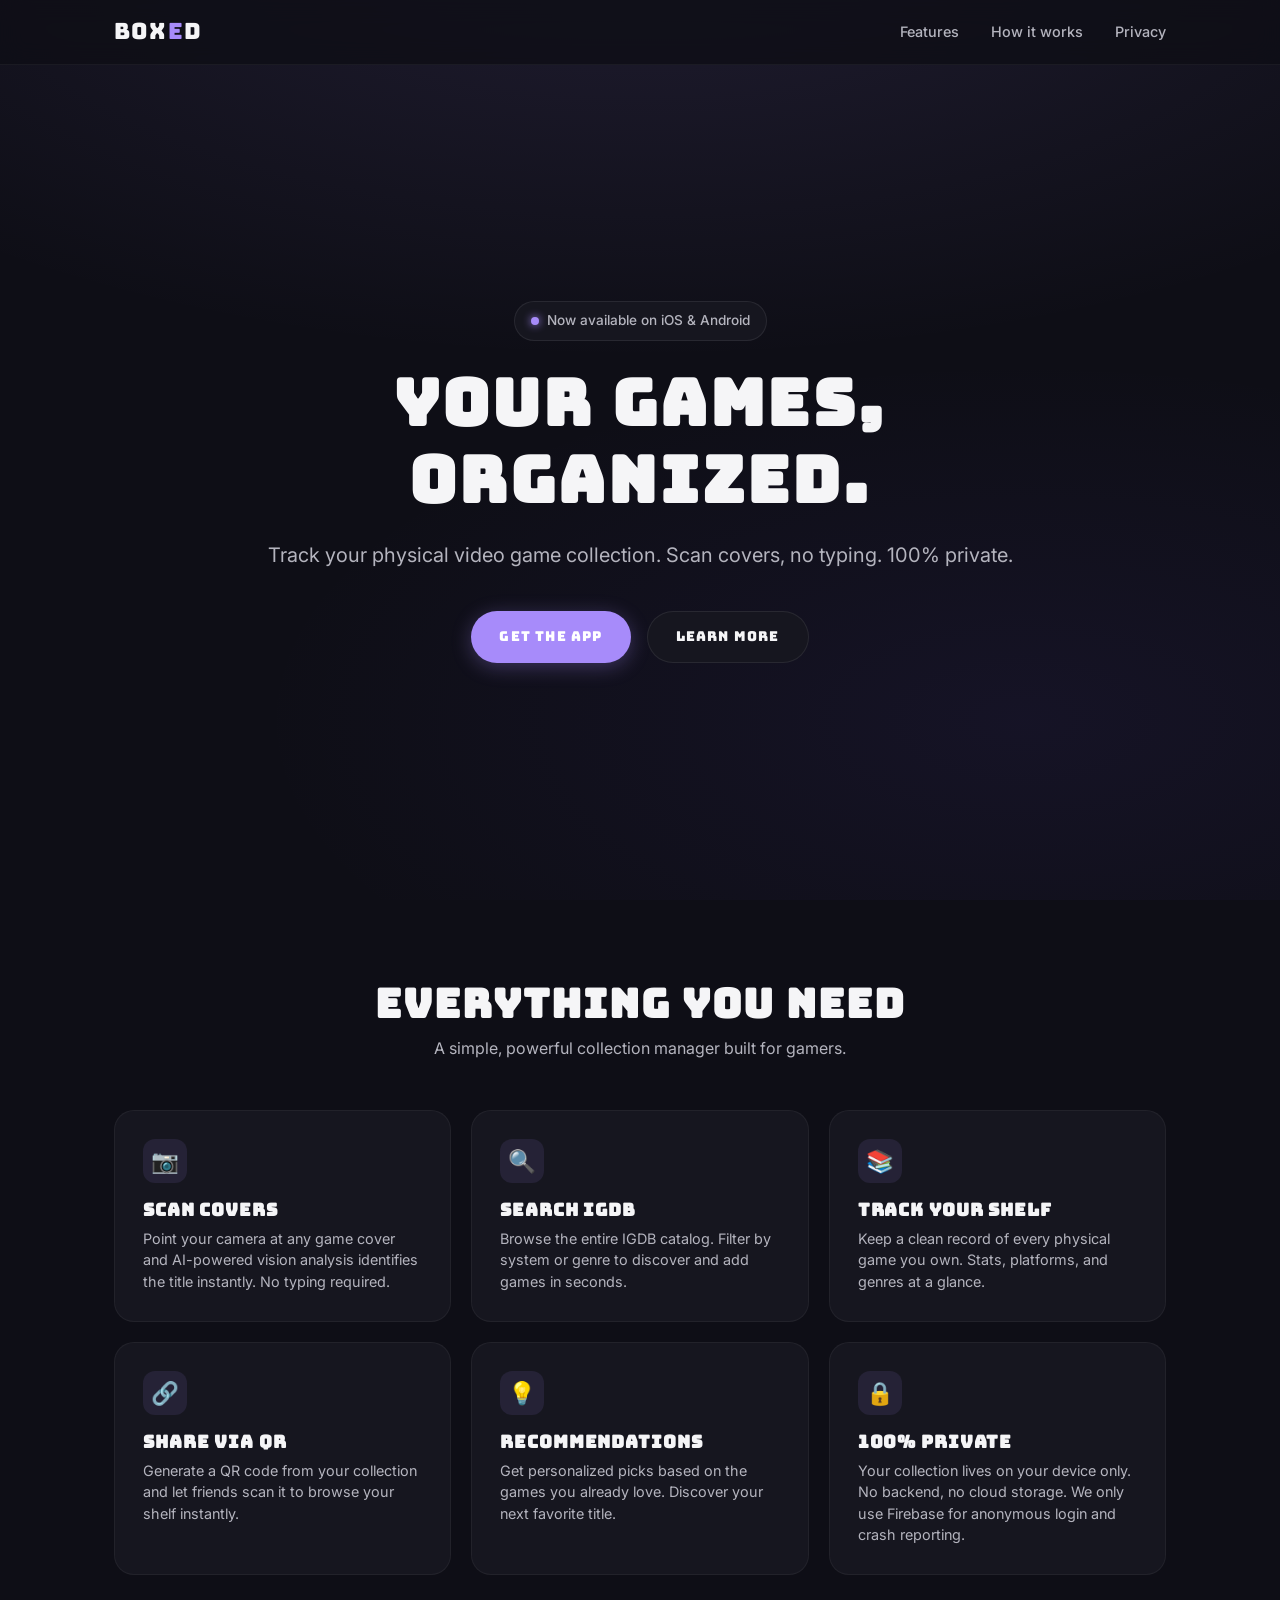
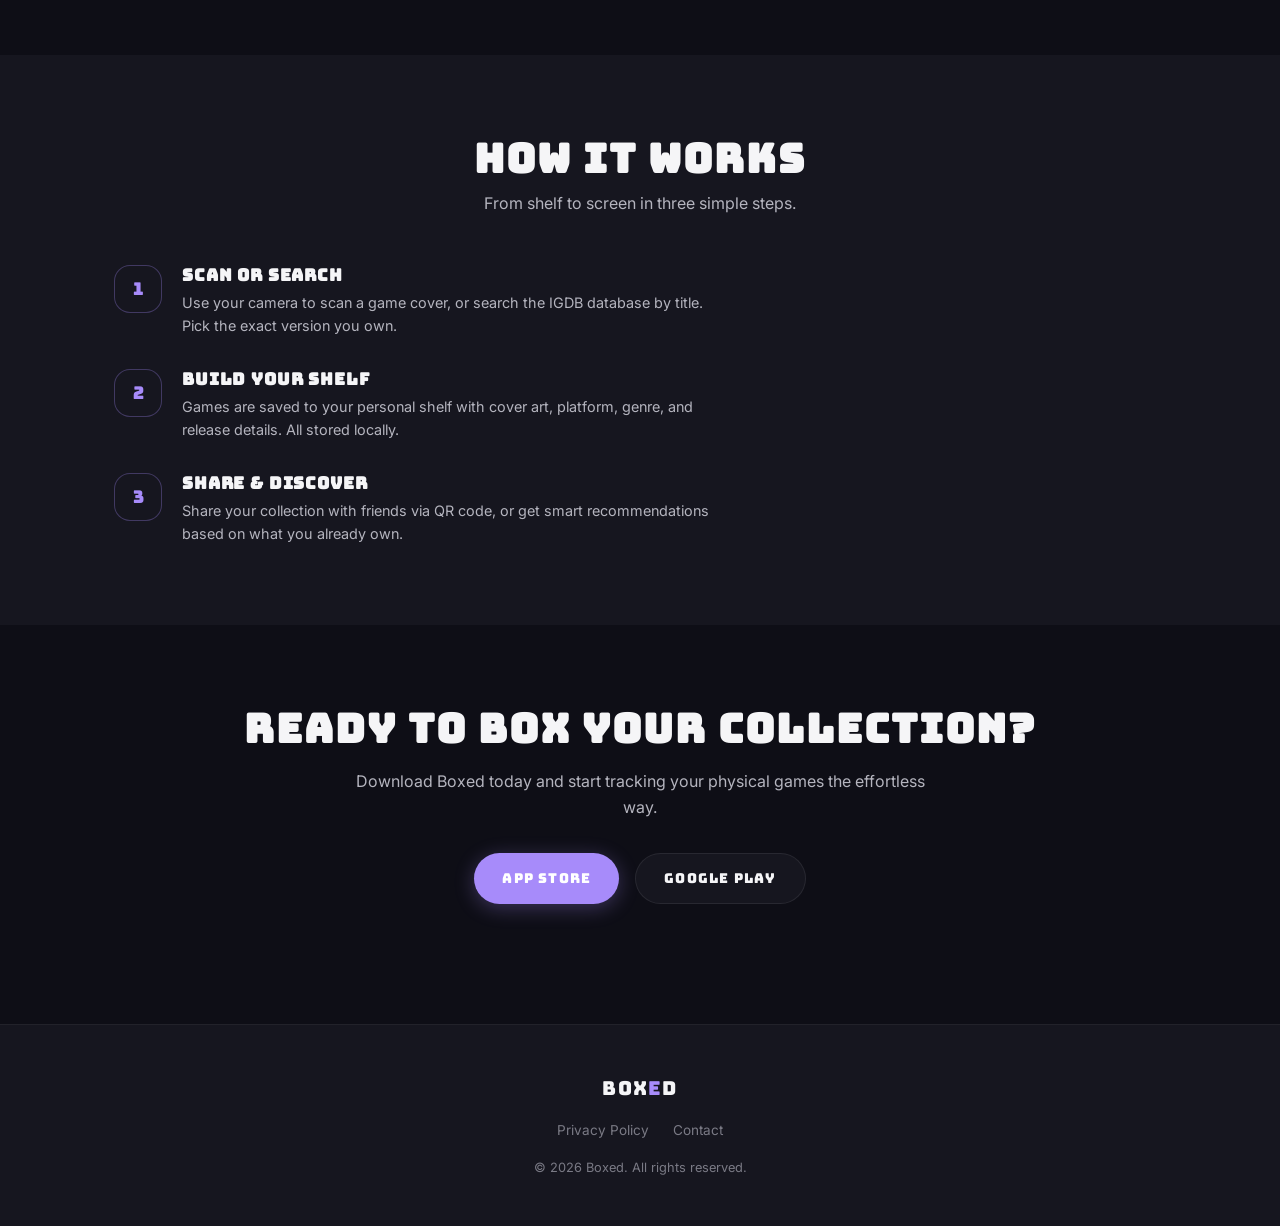
==== docs/index.html @ 85eb5dad "chore: move page to docs because github" ====
<!DOCTYPE html>
<html lang="en">
<head>
  <meta charset="UTF-8">
  <meta name="viewport" content="width=device-width, initial-scale=1.0">
  <meta name="description" content="Track your physical video game collection. Scan covers, no typing. 100% private.">
  <meta name="theme-color" content="#A78BFA">
  <title>Boxed — Track Your Game Collection</title>
  <link rel="stylesheet" href="style.css">
  <link rel="icon" type="image/png" href="../web/favicon.png">
</head>
<body>

  <header class="header">
    <div class="container header-inner">
      <div class="logo">Box<span>e</span>d</div>
      <nav class="nav">
        <a href="#features">Features</a>
        <a href="#how-it-works">How it works</a>
        <a href="privacy.html">Privacy</a>
      </nav>
    </div>
  </header>

  <section class="hero">
    <div class="container hero-content">
      <div class="hero-badge">
        <span class="dot"></span>
        Now available on iOS & Android
      </div>
      <h1>Your Games,<br>Organized.</h1>
      <p>Track your physical video game collection. Scan covers, no typing. 100% private.</p>
      <div class="cta-group">
        <a href="#download" class="btn btn-primary">Get the App</a>
        <a href="#features" class="btn btn-secondary">Learn More</a>
      </div>
    </div>
  </section>

  <section id="features" class="section">
    <div class="container">
      <h2 style="text-align:center; margin-bottom:8px;">Everything you need</h2>
      <p style="text-align:center; margin:0 auto 0;">A simple, powerful collection manager built for gamers.</p>

      <div class="features-grid">
        <div class="card">
          <div class="card-icon">📷</div>
          <h3>Scan Covers</h3>
          <p>Point your camera at any game cover and AI-powered vision analysis identifies the title instantly. No typing required.</p>
        </div>
        <div class="card">
          <div class="card-icon">🔍</div>
          <h3>Search IGDB</h3>
          <p>Browse the entire IGDB catalog. Filter by system or genre to discover and add games in seconds.</p>
        </div>
        <div class="card">
          <div class="card-icon">📚</div>
          <h3>Track Your Shelf</h3>
          <p>Keep a clean record of every physical game you own. Stats, platforms, and genres at a glance.</p>
        </div>
        <div class="card">
          <div class="card-icon">🔗</div>
          <h3>Share via QR</h3>
          <p>Generate a QR code from your collection and let friends scan it to browse your shelf instantly.</p>
        </div>
        <div class="card">
          <div class="card-icon">💡</div>
          <h3>Recommendations</h3>
          <p>Get personalized picks based on the games you already love. Discover your next favorite title.</p>
        </div>
        <div class="card">
          <div class="card-icon">🔒</div>
          <h3>100% Private</h3>
          <p>Your collection lives on your device only. No backend, no cloud storage. We only use Firebase for anonymous login and crash reporting.</p>
        </div>
      </div>
    </div>
  </section>

  <section id="how-it-works" class="section" style="background: var(--surface);">
    <div class="container">
      <h2 style="text-align:center; margin-bottom:8px;">How it works</h2>
      <p style="text-align:center; margin:0 auto 0;">From shelf to screen in three simple steps.</p>

      <div class="steps">
        <div class="step">
          <div class="step-number">1</div>
          <div class="step-content">
            <h3>Scan or Search</h3>
            <p>Use your camera to scan a game cover, or search the IGDB database by title. Pick the exact version you own.</p>
          </div>
        </div>
        <div class="step">
          <div class="step-number">2</div>
          <div class="step-content">
            <h3>Build Your Shelf</h3>
            <p>Games are saved to your personal shelf with cover art, platform, genre, and release details. All stored locally.</p>
          </div>
        </div>
        <div class="step">
          <div class="step-number">3</div>
          <div class="step-content">
            <h3>Share & Discover</h3>
            <p>Share your collection with friends via QR code, or get smart recommendations based on what you already own.</p>
          </div>
        </div>
      </div>
    </div>
  </section>

  <section id="download" class="section">
    <div class="container" style="text-align:center;">
      <h2 style="margin-bottom:16px;">Ready to box your collection?</h2>
      <p style="margin:0 auto 32px;">Download Boxed today and start tracking your physical games the effortless way.</p>
      <div class="cta-group">
        <a href="#" class="btn btn-primary" onclick="alert('Coming soon to the App Store!')">App Store</a>
        <a href="#" class="btn btn-secondary" onclick="alert('Coming soon to Google Play!')">Google Play</a>
      </div>
    </div>
  </section>

  <footer class="footer">
    <div class="container footer-inner">
      <div class="logo" style="font-size:1.2rem;">Box<span>e</span>d</div>
      <div class="footer-links">
        <a href="privacy.html">Privacy Policy</a>
        <a href="mailto:support@boxed.app">Contact</a>
      </div>
      <p class="copyright">© <span id="year"></span> Boxed. All rights reserved.</p>
    </div>
  </footer>

  <script>
    document.getElementById('year').textContent = new Date().getFullYear();
  </script>

</body>
</html>
---- docs/style.css ----
/* Boxed Landing Page & Privacy Policy Styles */
/* Fonts */
@import url('https://fonts.googleapis.com/css2?family=Bungee&family=Inter:wght@400;500;600;700&display=swap');

/* CSS Variables */
:root {
  --bg: #0E0E16;
  --surface: #16161F;
  --surface-hi: #1F1F2B;
  --surface-hi2: #2A2A38;
  --text-primary: #F5F5F7;
  --text-secondary: #B4B4BE;
  --text-muted: #7A7A85;
  --accent: #A78BFA;
  --accent-muted: #8B7BC8;
  --accent-glow: #6D4FE0;
  --success: #34D399;
  --danger: #E57373;
  --warning: #E6B450;
  --radius-sm: 12px;
  --radius-md: 16px;
  --radius-lg: 20px;
  --radius-pill: 999px;
}

/* Reset */
*, *::before, *::after {
  box-sizing: border-box;
  margin: 0;
  padding: 0;
}

html {
  scroll-behavior: smooth;
}

body {
  font-family: 'Inter', system-ui, -apple-system, sans-serif;
  background: var(--bg);
  color: var(--text-primary);
  line-height: 1.6;
  -webkit-font-smoothing: antialiased;
  -moz-osx-font-smoothing: grayscale;
}

/* Typography */
h1, h2, h3, h4 {
  font-family: 'Bungee', cursive;
  letter-spacing: 0.05em;
  line-height: 1.2;
  color: var(--text-primary);
}

h1 { font-size: clamp(2.5rem, 5vw, 4rem); }
h2 { font-size: clamp(1.8rem, 4vw, 2.5rem); }
h3 { font-size: clamp(1.2rem, 3vw, 1.5rem); }

p {
  color: var(--text-secondary);
  max-width: 60ch;
}

a {
  color: var(--accent);
  text-decoration: none;
  transition: opacity 0.2s;
}

a:hover {
  opacity: 0.8;
  text-decoration: underline;
}

/* Layout utilities */
.container {
  width: 100%;
  max-width: 1100px;
  margin: 0 auto;
  padding: 0 24px;
}

.section {
  padding: 80px 0;
}

/* Header */
.header {
  position: fixed;
  top: 0;
  left: 0;
  right: 0;
  z-index: 100;
  background: rgba(14, 14, 22, 0.8);
  backdrop-filter: blur(12px);
  -webkit-backdrop-filter: blur(12px);
  border-bottom: 1px solid rgba(255,255,255,0.05);
}

.header-inner {
  display: flex;
  align-items: center;
  justify-content: space-between;
  height: 64px;
}

.logo {
  font-family: 'Bungee', cursive;
  font-size: 1.4rem;
  color: var(--text-primary);
  letter-spacing: 1.2px;
}

.logo span {
  color: var(--accent);
}

.nav a {
  font-size: 0.9rem;
  font-weight: 500;
  color: var(--text-secondary);
  margin-left: 28px;
}

.nav a:hover {
  color: var(--text-primary);
}

/* Hero */
.hero {
  position: relative;
  min-height: 100vh;
  display: flex;
  align-items: center;
  justify-content: center;
  text-align: center;
  padding-top: 64px;
  overflow: hidden;
}

.hero::before {
  content: '';
  position: absolute;
  inset: 0;
  background:
    radial-gradient(ellipse 80% 50% at 50% -10%, rgba(167,139,250,0.12), transparent),
    radial-gradient(ellipse 60% 40% at 80% 80%, rgba(109,79,224,0.08), transparent);
  pointer-events: none;
}

.hero-content {
  position: relative;
  z-index: 1;
}

.hero-badge {
  display: inline-flex;
  align-items: center;
  gap: 8px;
  padding: 8px 16px;
  background: var(--surface);
  border: 1px solid rgba(255,255,255,0.08);
  border-radius: var(--radius-pill);
  font-size: 0.85rem;
  font-weight: 500;
  color: var(--text-secondary);
  margin-bottom: 24px;
}

.hero-badge .dot {
  width: 8px;
  height: 8px;
  background: var(--accent);
  border-radius: 50%;
  box-shadow: 0 0 8px var(--accent);
}

.hero h1 {
  margin-bottom: 20px;
}

.hero p {
  font-size: clamp(1rem, 2vw, 1.25rem);
  margin: 0 auto 40px;
  color: var(--text-secondary);
}

.cta-group {
  display: flex;
  gap: 16px;
  justify-content: center;
  flex-wrap: wrap;
}

/* Buttons */
.btn {
  display: inline-flex;
  align-items: center;
  justify-content: center;
  gap: 10px;
  padding: 14px 28px;
  font-family: 'Bungee', cursive;
  font-size: 0.85rem;
  letter-spacing: 1.2px;
  border-radius: var(--radius-pill);
  border: none;
  cursor: pointer;
  transition: transform 0.2s, box-shadow 0.2s, background 0.2s;
  text-decoration: none;
}

.btn-primary {
  background: var(--accent);
  color: #fff;
  box-shadow: 0 4px 20px rgba(167,139,250,0.3);
}

.btn-primary:hover {
  transform: translateY(-2px);
  box-shadow: 0 6px 28px rgba(167,139,250,0.4);
  opacity: 1;
  text-decoration: none;
}

.btn-secondary {
  background: var(--surface);
  color: var(--text-primary);
  border: 1px solid rgba(255,255,255,0.08);
}

.btn-secondary:hover {
  background: var(--surface-hi);
  transform: translateY(-2px);
  opacity: 1;
  text-decoration: none;
}

/* Feature cards */
.features-grid {
  display: grid;
  grid-template-columns: repeat(auto-fit, minmax(260px, 1fr));
  gap: 20px;
  margin-top: 48px;
}

.card {
  background: var(--surface);
  border: 1px solid rgba(255,255,255,0.05);
  border-radius: var(--radius-lg);
  padding: 28px;
  transition: transform 0.2s, border-color 0.2s;
}

.card:hover {
  transform: translateY(-4px);
  border-color: rgba(167,139,250,0.2);
}

.card-icon {
  width: 44px;
  height: 44px;
  display: flex;
  align-items: center;
  justify-content: center;
  background: rgba(167,139,250,0.1);
  border-radius: var(--radius-sm);
  margin-bottom: 16px;
  font-size: 1.4rem;
}

.card h3 {
  margin-bottom: 8px;
  font-size: 1.1rem;
}

.card p {
  font-size: 0.9rem;
  color: var(--text-secondary);
  line-height: 1.5;
}

/* How it works */
.steps {
  display: flex;
  flex-direction: column;
  gap: 32px;
  margin-top: 48px;
}

.step {
  display: flex;
  align-items: flex-start;
  gap: 20px;
}

.step-number {
  flex-shrink: 0;
  width: 48px;
  height: 48px;
  display: flex;
  align-items: center;
  justify-content: center;
  background: var(--surface);
  border: 1px solid rgba(167,139,250,0.3);
  border-radius: var(--radius-md);
  font-family: 'Bungee', cursive;
  color: var(--accent);
  font-size: 1.1rem;
}

.step-content h3 {
  margin-bottom: 6px;
  font-size: 1.05rem;
}

.step-content p {
  font-size: 0.9rem;
}

/* Footer */
.footer {
  background: var(--surface);
  border-top: 1px solid rgba(255,255,255,0.05);
  padding: 48px 0;
  margin-top: 40px;
}

.footer-inner {
  display: flex;
  flex-direction: column;
  align-items: center;
  gap: 16px;
  text-align: center;
}

.footer-links {
  display: flex;
  gap: 24px;
  flex-wrap: wrap;
  justify-content: center;
}

.footer-links a {
  font-size: 0.85rem;
  color: var(--text-muted);
}

.footer-links a:hover {
  color: var(--text-secondary);
}

.copyright {
  font-size: 0.8rem;
  color: var(--text-muted);
}

/* Privacy page specific */
.privacy-hero {
  padding: 120px 0 60px;
  text-align: center;
}

.privacy-hero h1 {
  margin-bottom: 12px;
}

.privacy-hero .last-updated {
  font-size: 0.85rem;
  color: var(--text-muted);
}

.privacy-content {
  max-width: 720px;
  margin: 0 auto;
  padding-bottom: 80px;
}

.privacy-content h2 {
  margin-top: 48px;
  margin-bottom: 16px;
  font-size: 1.3rem;
}

.privacy-content h3 {
  margin-top: 28px;
  margin-bottom: 12px;
  font-size: 1.05rem;
}

.privacy-content p,
.privacy-content li {
  color: var(--text-secondary);
  font-size: 0.95rem;
  line-height: 1.7;
  margin-bottom: 12px;
}

.privacy-content ul {
  margin-left: 20px;
  margin-bottom: 16px;
}

.privacy-content li {
  margin-bottom: 8px;
}

.privacy-content a {
  word-break: break-word;
}

/* Responsive */
@media (max-width: 640px) {
  .section { padding: 56px 0; }
  .nav { display: none; }
  .step { flex-direction: column; gap: 12px; }
  .step-number { width: 40px; height: 40px; font-size: 1rem; }
}
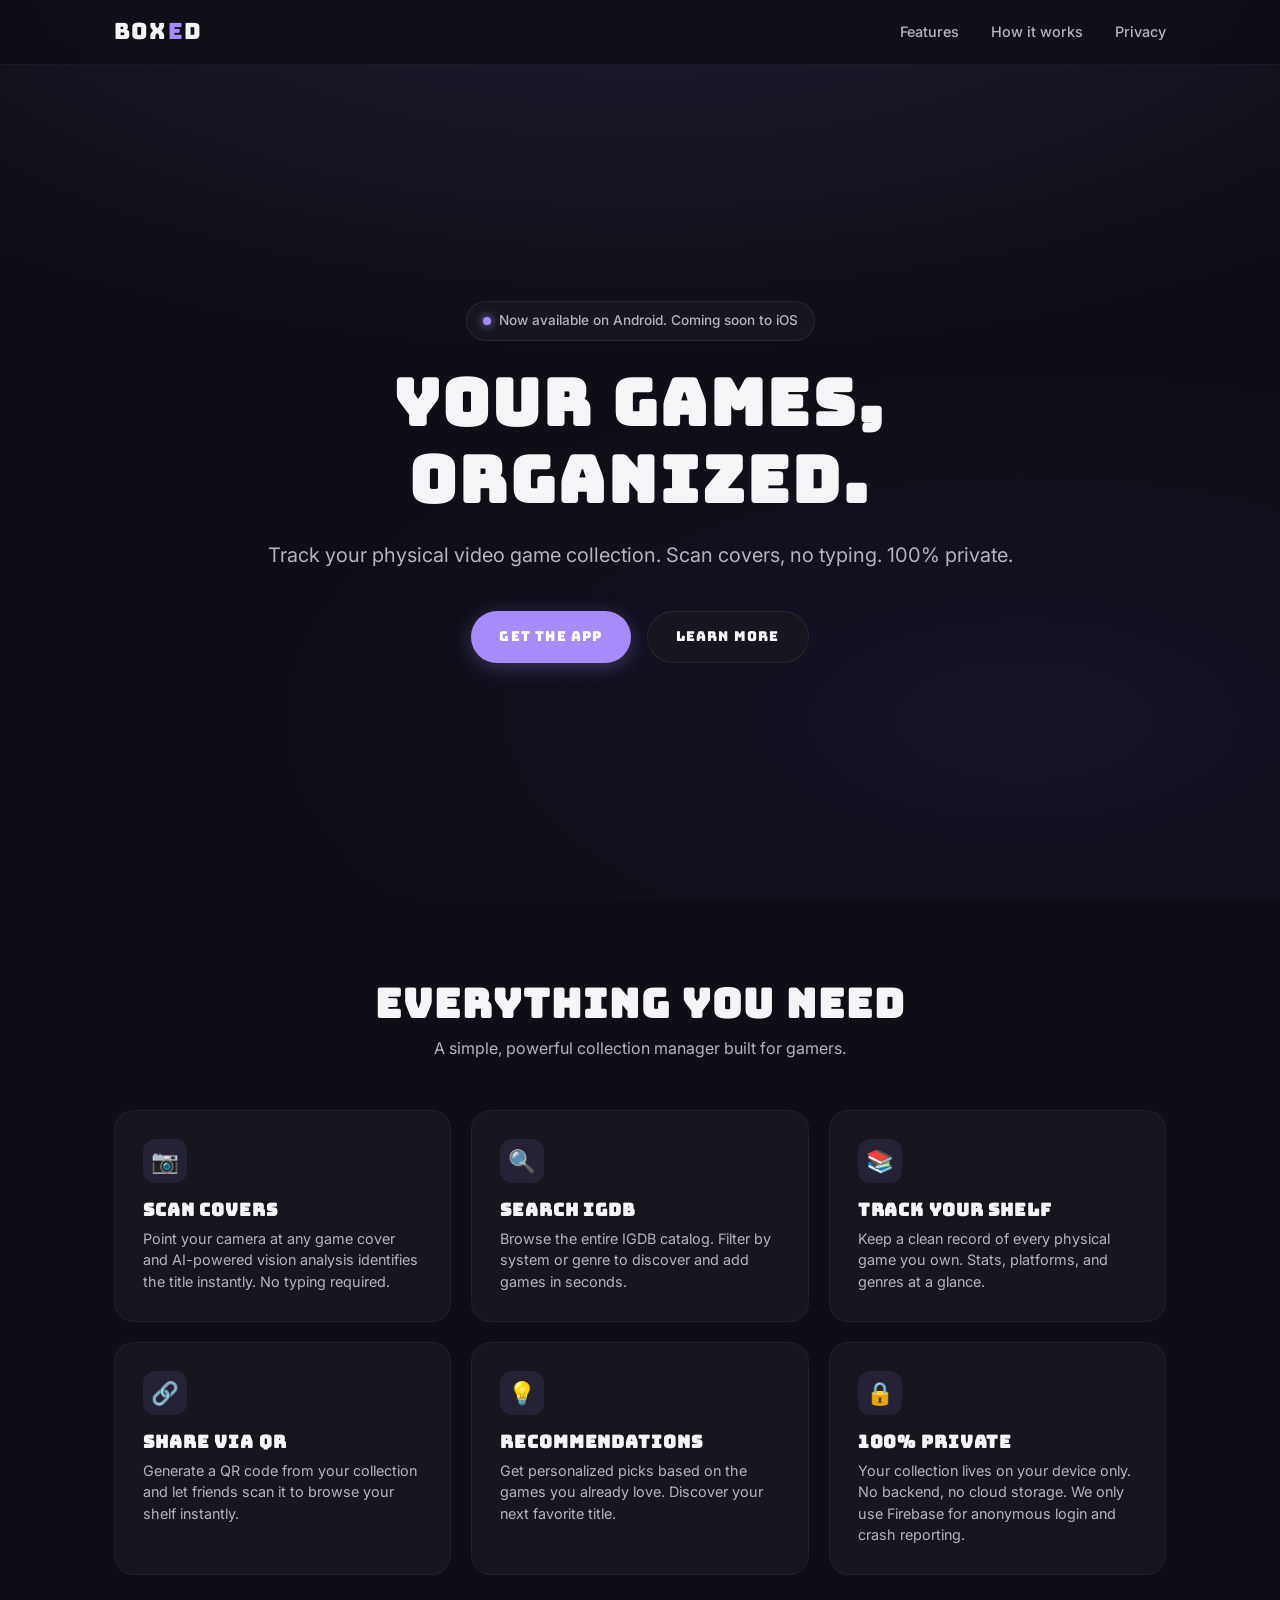
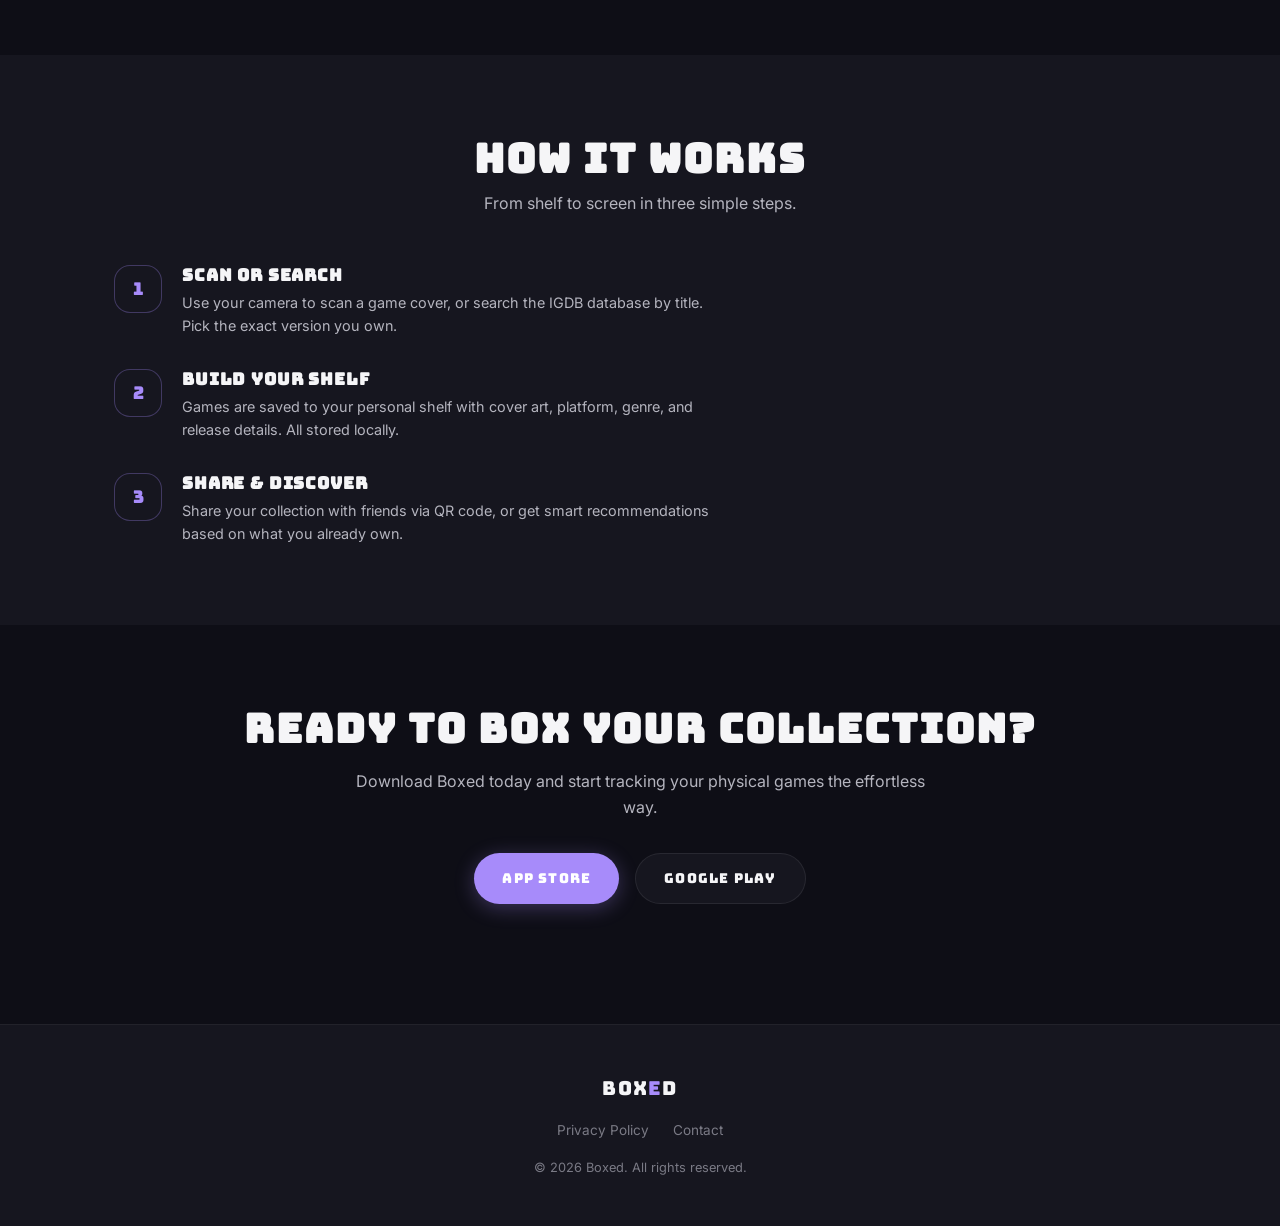
==== commit e6de0cf9: "fix(web): adds Google Play link" ====
--- a/docs/index.html
+++ b/docs/index.html
@@ -26,7 +26,7 @@
     <div class="container hero-content">
       <div class="hero-badge">
         <span class="dot"></span>
-        Now available on iOS & Android
+        Now available on Android. Coming soon to iOS
       </div>
       <h1>Your Games,<br>Organized.</h1>
       <p>Track your physical video game collection. Scan covers, no typing. 100% private.</p>
@@ -114,7 +114,7 @@
       <p style="margin:0 auto 32px;">Download Boxed today and start tracking your physical games the effortless way.</p>
       <div class="cta-group">
         <a href="#" class="btn btn-primary" onclick="alert('Coming soon to the App Store!')">App Store</a>
-        <a href="#" class="btn btn-secondary" onclick="alert('Coming soon to Google Play!')">Google Play</a>
+        <a href="https://play.google.com/store/apps/details?id=com.apps4fun.boxed" class="btn btn-secondary" target="_blank">Google Play</a>
       </div>
     </div>
   </section>
